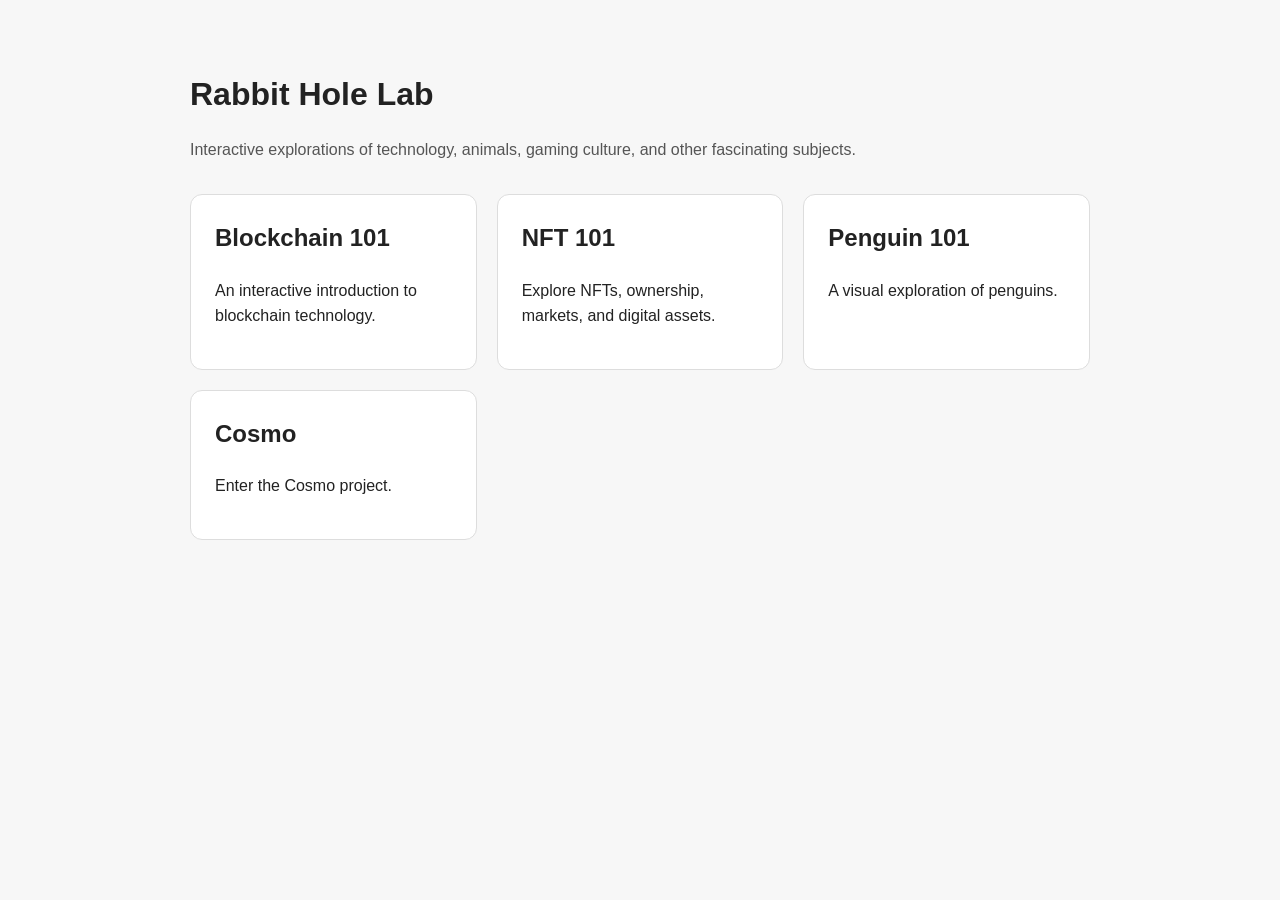
==== index.html @ b3ecf576 "Create index.html" ====
<!DOCTYPE html>
<html lang="en">
<head>
  <meta charset="UTF-8">
  <meta
    name="viewport"
    content="width=device-width, initial-scale=1.0"
  >

  <title>Rabbit Hole Lab</title>

  <style>
    body {
      max-width: 900px;
      margin: 0 auto;
      padding: 48px 24px;
      font-family: Arial, sans-serif;
      line-height: 1.6;
      background: #f7f7f7;
      color: #222;
    }

    h1 {
      margin-bottom: 8px;
    }

    .subtitle {
      margin-bottom: 32px;
      color: #555;
    }

    .projects {
      display: grid;
      grid-template-columns: repeat(
        auto-fit,
        minmax(220px, 1fr)
      );
      gap: 20px;
    }

    .card {
      display: block;
      padding: 24px;
      border: 1px solid #ddd;
      border-radius: 12px;
      background: white;
      color: inherit;
      text-decoration: none;
      transition: transform 0.2s, box-shadow 0.2s;
    }

    .card:hover {
      transform: translateY(-3px);
      box-shadow: 0 8px 24px rgba(0, 0, 0, 0.1);
    }

    .card h2 {
      margin-top: 0;
    }
  </style>
</head>

<body>
  <header>
    <h1>Rabbit Hole Lab</h1>

    <p class="subtitle">
      Interactive explorations of technology, animals,
      gaming culture, and other fascinating subjects.
    </p>
  </header>

  <main class="projects">
    <a class="card" href="./blockchain-101.html">
      <h2>Blockchain 101</h2>
      <p>An interactive introduction to blockchain technology.</p>
    </a>

    <a class="card" href="./nft-101.html">
      <h2>NFT 101</h2>
      <p>Explore NFTs, ownership, markets, and digital assets.</p>
    </a>

    <a class="card" href="./penguin-101.html">
      <h2>Penguin 101</h2>
      <p>A visual exploration of penguins.</p>
    </a>

    <a class="card" href="./cosmo/">
      <h2>Cosmo</h2>
      <p>Enter the Cosmo project.</p>
    </a>
  </main>
</body>
</html>
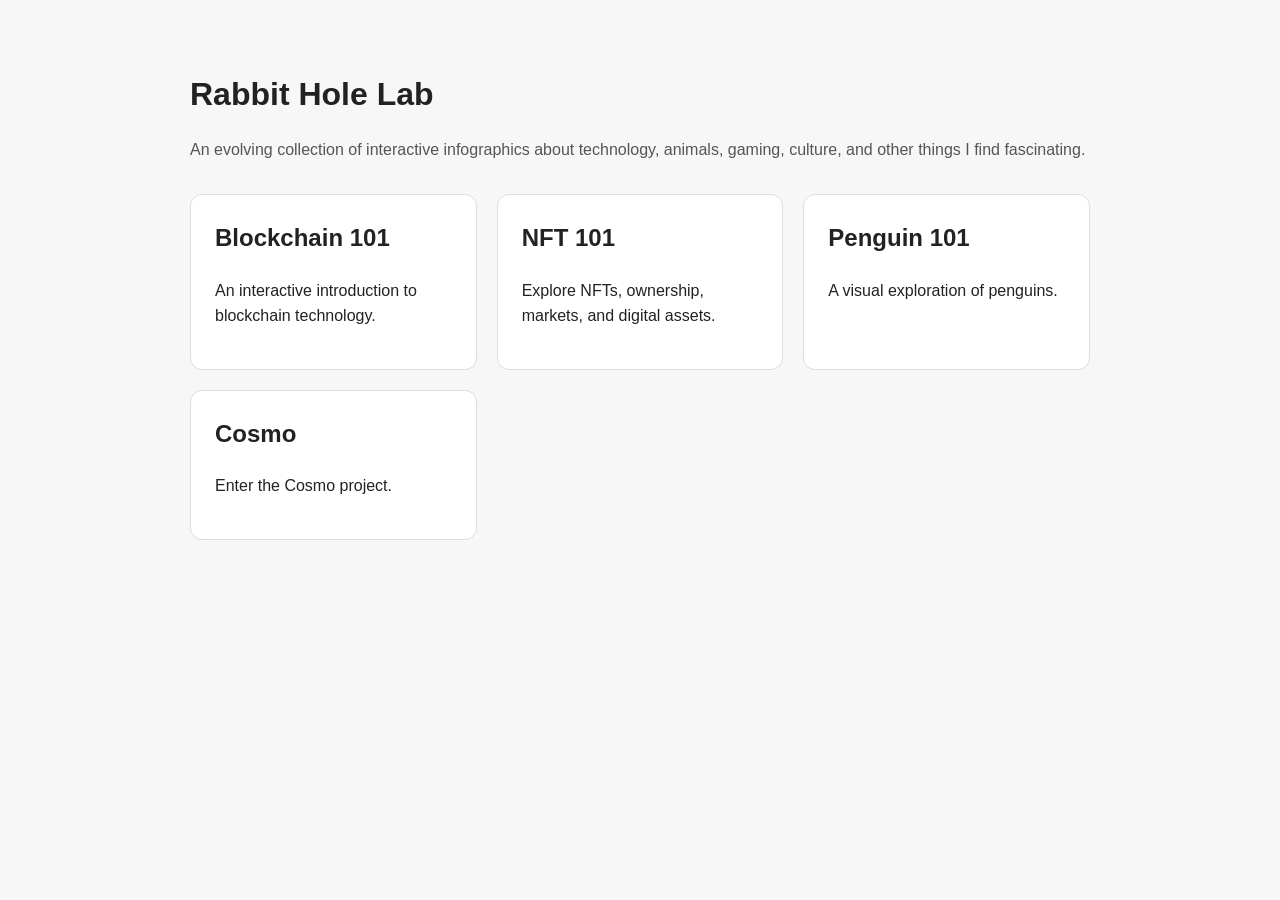
==== commit bdc6708a: "Update index.html" ====
--- a/index.html
+++ b/index.html
@@ -65,8 +65,7 @@
     <h1>Rabbit Hole Lab</h1>
 
     <p class="subtitle">
-      Interactive explorations of technology, animals,
-      gaming culture, and other fascinating subjects.
+     An evolving collection of interactive infographics about technology, animals, gaming, culture, and other things I find fascinating.
     </p>
   </header>
 
@@ -86,7 +85,7 @@
       <p>A visual exploration of penguins.</p>
     </a>
 
-    <a class="card" href="./cosmo/">
+    <a class="card" href="./cosmo/cosmology-101-site/index.html">
       <h2>Cosmo</h2>
       <p>Enter the Cosmo project.</p>
     </a>
